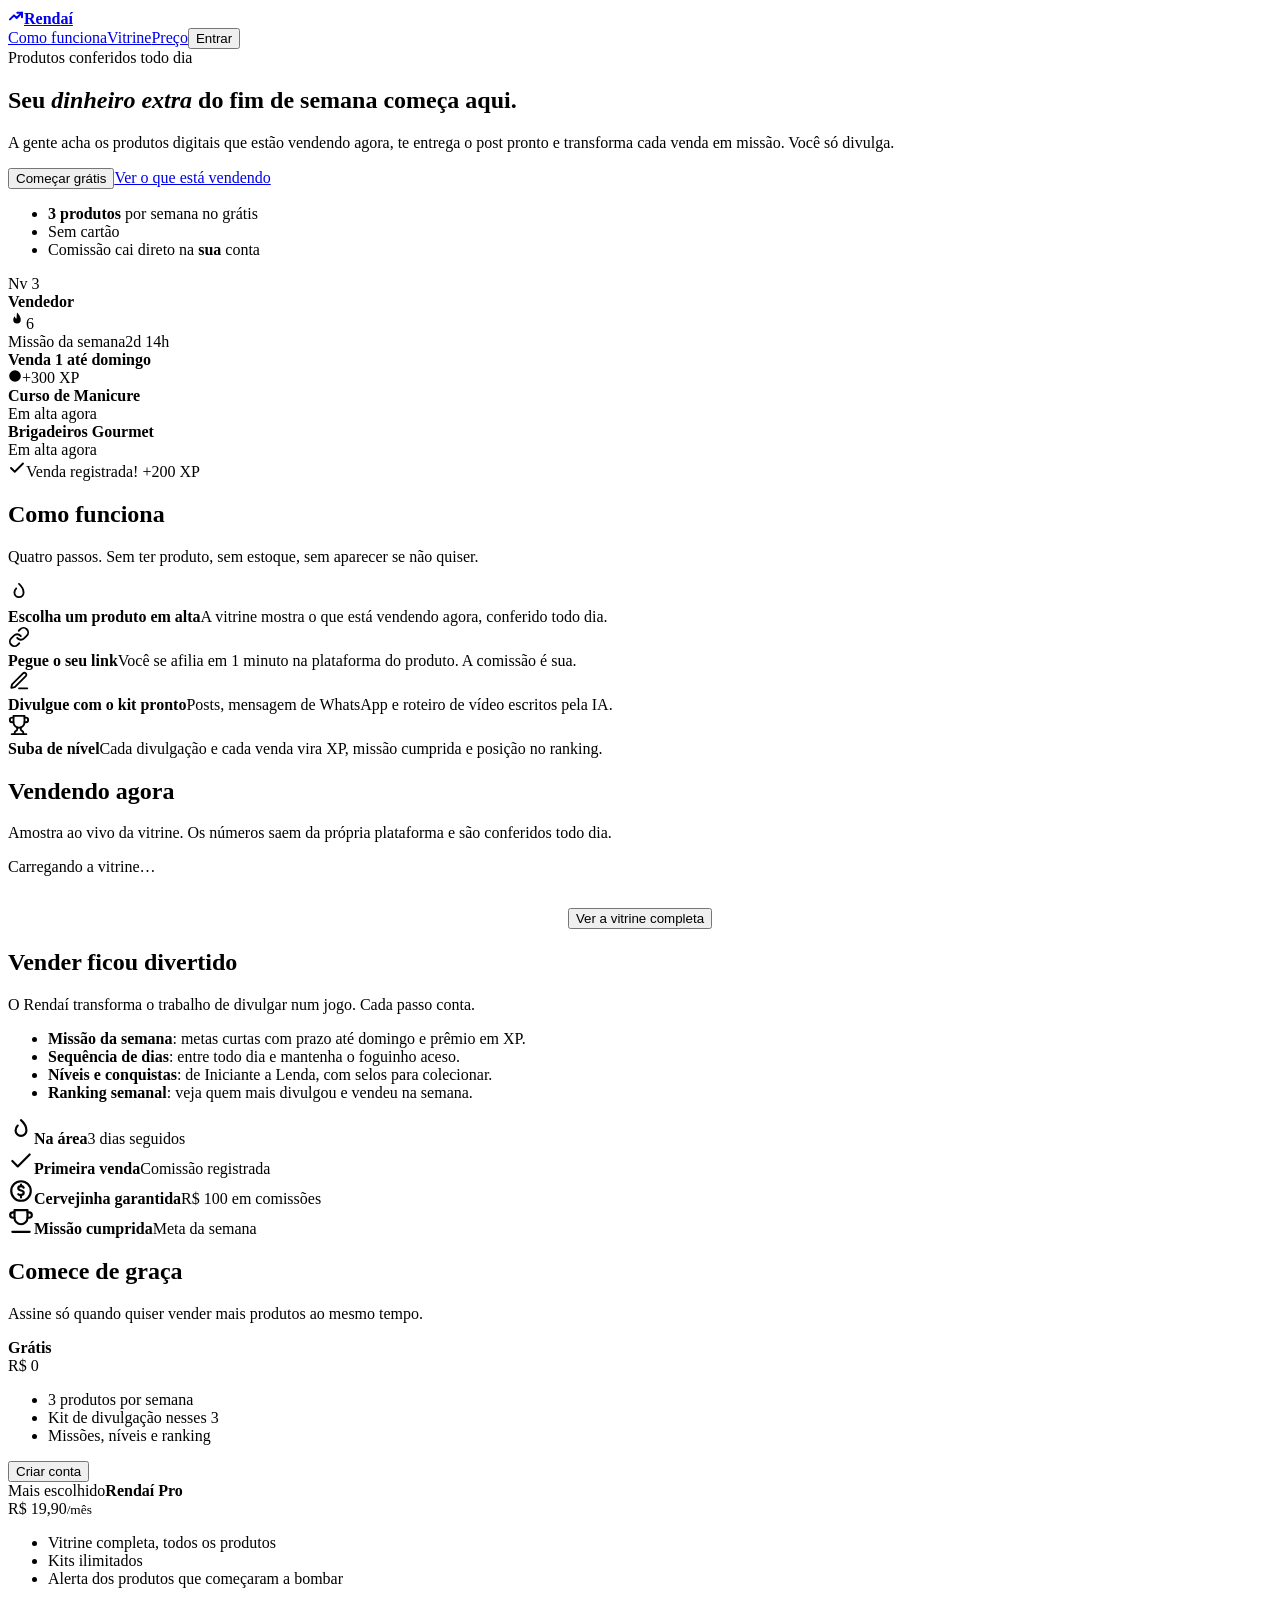
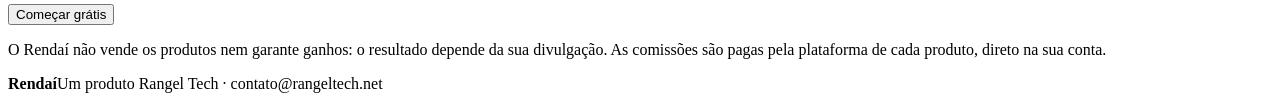
==== static/index.html @ 3e7961b2 "Rendai: vitrine de afiliados conferida todo dia, gamificacao (XP, missoes, ranking), kit pela IA, lo" ====
<!doctype html>
<html lang="pt-BR">
<head>
<meta charset="utf-8">
<meta name="viewport" content="width=device-width,initial-scale=1">
<title>Rendaí: renda extra com produtos que já estão vendendo</title>
<meta name="description" content="O Rendaí mostra os produtos digitais que estão vendendo agora, te dá o material de divulgação pronto e transforma suas vendas em missões. Renda extra no fim de semana.">
<link rel="icon" href="data:image/svg+xml,<svg xmlns='http://www.w3.org/2000/svg' viewBox='0 0 64 64'><rect width='64' height='64' rx='16' fill='%2322e58b'/><path d='M20 40l9-12 7 7 9-13' stroke='%2304140c' stroke-width='6' fill='none' stroke-linecap='round' stroke-linejoin='round'/></svg>">
<link rel="stylesheet" href="/s/base.css">
<link rel="stylesheet" href="/s/site.css">
</head>
<body>
<header class="topo"><div class="wrap">
  <a class="marca" href="/"><i><svg width="16" height="16" viewBox="0 0 24 24" fill="none" stroke="currentColor" stroke-width="3" stroke-linecap="round" stroke-linejoin="round"><path d="m3 17 6-6 4 4 8-8"/><path d="M14 7h7v7"/></svg></i><b>Rend<span>aí</span></b></a>
  <nav><a class="esc" href="#como">Como funciona</a><a class="esc" href="#vitrine">Vitrine</a><a class="esc" href="#preco">Preço</a><button class="btn btn-sec mini" data-entrar>Entrar</button></nav>
</div></header>

<main>
<section class="hero"><div class="wrap">
  <div class="hero-txt">
    <span class="chip"><span class="ponto"></span>Produtos conferidos todo dia</span>
    <h1>Seu <em>dinheiro extra</em> do fim de semana começa aqui.</h1>
    <p class="sub">A gente acha os produtos digitais que estão vendendo agora, te entrega o post pronto e transforma cada venda em missão. Você só divulga.</p>
    <div class="acoes"><button class="btn btn-pri grande" data-entrar>Começar grátis</button><a class="btn btn-sec grande" href="#vitrine">Ver o que está vendendo</a></div>
    <ul class="mini-prova"><li><b>3 produtos</b> por semana no grátis</li><li>Sem cartão</li><li>Comissão cai direto na <b>sua</b> conta</li></ul>
  </div>
  <div class="tel" aria-hidden="true">
    <div class="tel-tela">
      <div class="tel-top"><div class="nv"><span class="nv-n">Nv 3</span><div><b>Vendedor</b><div class="xp"><i style="width:68%"></i></div></div></div><div class="fogo"><svg width="18" height="18" viewBox="0 0 24 24" fill="currentColor"><path d="M12 2s5 4.5 5 9.5a5 5 0 0 1-10 0C7 9 9 7 9 7s.5 3 2.5 3C11.5 7 12 2 12 2Z"/></svg>6</div></div>
      <div class="tel-missao"><div class="tm-cab"><span>Missão da semana</span><span class="tm-tempo">2d 14h</span></div><b>Venda 1 até domingo</b><div class="barra-g"><i style="width:72%"></i></div><div class="tm-premio"><svg width="14" height="14" viewBox="0 0 24 24" fill="currentColor"><circle cx="12" cy="12" r="10"/></svg>+300 XP</div></div>
      <div class="tel-prod"><div class="tp-img a"></div><div><b>Curso de Manicure</b><div class="temp"><i style="width:88%"></i></div><span class="tp-c">Em alta agora</span></div></div>
      <div class="tel-prod"><div class="tp-img b"></div><div><b>Brigadeiros Gourmet</b><div class="temp"><i style="width:74%"></i></div><span class="tp-c">Em alta agora</span></div></div>
      <div class="tel-toast"><svg width="18" height="18" viewBox="0 0 24 24" fill="none" stroke="currentColor" stroke-width="2.5" stroke-linecap="round" stroke-linejoin="round"><path d="M20 6 9 17l-5-5"/></svg>Venda registrada! +200 XP</div>
    </div>
  </div>
</div></section>

<section id="como"><div class="wrap">
  <div class="tit"><h2>Como funciona</h2><p>Quatro passos. Sem ter produto, sem estoque, sem aparecer se não quiser.</p></div>
  <div class="passos">
    <div class="passo"><div class="pi verde"><svg width="22" height="22" viewBox="0 0 24 24" fill="none" stroke="currentColor" stroke-width="2" stroke-linecap="round" stroke-linejoin="round"><path d="M12 2s5 4.5 5 9.5a5 5 0 0 1-10 0C7 9 9 7 9 7"/></svg></div><b>Escolha um produto em alta</b><span>A vitrine mostra o que está vendendo agora, conferido todo dia.</span></div>
    <div class="passo"><div class="pi ouro"><svg width="22" height="22" viewBox="0 0 24 24" fill="none" stroke="currentColor" stroke-width="2" stroke-linecap="round" stroke-linejoin="round"><path d="M10 13a5 5 0 0 0 7.54.54l3-3a5 5 0 0 0-7.07-7.07l-1.72 1.71"/><path d="M14 11a5 5 0 0 0-7.54-.54l-3 3a5 5 0 0 0 7.07 7.07l1.71-1.71"/></svg></div><b>Pegue o seu link</b><span>Você se afilia em 1 minuto na plataforma do produto. A comissão é sua.</span></div>
    <div class="passo"><div class="pi roxo"><svg width="22" height="22" viewBox="0 0 24 24" fill="none" stroke="currentColor" stroke-width="2" stroke-linecap="round" stroke-linejoin="round"><path d="M12 20h9"/><path d="M16.4 3.6a2.1 2.1 0 1 1 3 3L7.4 18.6 3.6 19.4l.8-3.8Z"/></svg></div><b>Divulgue com o kit pronto</b><span>Posts, mensagem de WhatsApp e roteiro de vídeo escritos pela IA.</span></div>
    <div class="passo"><div class="pi fogo"><svg width="22" height="22" viewBox="0 0 24 24" fill="none" stroke="currentColor" stroke-width="2" stroke-linecap="round" stroke-linejoin="round"><path d="M6 9H4.5a2.5 2.5 0 0 1 0-5H6"/><path d="M18 9h1.5a2.5 2.5 0 0 0 0-5H18"/><path d="M4 22h16"/><path d="M10 14.66V17c0 .55-.47.98-.97 1.21C7.85 18.75 7 20.24 7 22"/><path d="M14 14.66V17c0 .55.47.98.97 1.21C16.15 18.75 17 20.24 17 22"/><path d="M18 2H6v7a6 6 0 0 0 12 0V2Z"/></svg></div><b>Suba de nível</b><span>Cada divulgação e cada venda vira XP, missão cumprida e posição no ranking.</span></div>
  </div>
</div></section>

<section id="vitrine" class="fundo2"><div class="wrap">
  <div class="tit"><h2>Vendendo agora</h2><p>Amostra ao vivo da vitrine. Os números saem da própria plataforma e são conferidos todo dia.</p></div>
  <div class="vitrine" id="amostra"><div class="vazio">Carregando a vitrine…</div></div>
  <div style="text-align:center;margin-top:32px"><button class="btn btn-pri grande" data-entrar>Ver a vitrine completa</button></div>
</div></section>

<section><div class="wrap jogo">
  <div>
    <h2>Vender ficou divertido</h2>
    <p class="sub2">O Rendaí transforma o trabalho de divulgar num jogo. Cada passo conta.</p>
    <ul class="lista">
      <li><b>Missão da semana</b>: metas curtas com prazo até domingo e prêmio em XP.</li>
      <li><b>Sequência de dias</b>: entre todo dia e mantenha o foguinho aceso.</li>
      <li><b>Níveis e conquistas</b>: de Iniciante a Lenda, com selos para colecionar.</li>
      <li><b>Ranking semanal</b>: veja quem mais divulgou e vendeu na semana.</li>
    </ul>
  </div>
  <div class="conq-demo">
    <div class="cq on"><svg width="26" height="26" viewBox="0 0 24 24" fill="none" stroke="currentColor" stroke-width="2" stroke-linecap="round" stroke-linejoin="round"><path d="M12 2s5 4.5 5 9.5a5 5 0 0 1-10 0C7 9 9 7 9 7"/></svg><b>Na área</b><span>3 dias seguidos</span></div>
    <div class="cq on"><svg width="26" height="26" viewBox="0 0 24 24" fill="none" stroke="currentColor" stroke-width="2" stroke-linecap="round" stroke-linejoin="round"><path d="M20 6 9 17l-5-5"/></svg><b>Primeira venda</b><span>Comissão registrada</span></div>
    <div class="cq"><svg width="26" height="26" viewBox="0 0 24 24" fill="none" stroke="currentColor" stroke-width="2" stroke-linecap="round" stroke-linejoin="round"><circle cx="12" cy="12" r="9"/><path d="M14.5 9a2.5 2.5 0 0 0-2.5-1.5c-1.5 0-2.5.8-2.5 2s1 1.7 2.5 2 2.5.8 2.5 2-1 2-2.5 2A2.5 2.5 0 0 1 9.5 15"/><path d="M12 6v1.5M12 16.5V18"/></svg><b>Cervejinha garantida</b><span>R$ 100 em comissões</span></div>
    <div class="cq"><svg width="26" height="26" viewBox="0 0 24 24" fill="none" stroke="currentColor" stroke-width="2" stroke-linecap="round" stroke-linejoin="round"><path d="M6 9H4.5a2.5 2.5 0 0 1 0-5H6"/><path d="M18 9h1.5a2.5 2.5 0 0 0 0-5H18"/><path d="M4 22h16"/><path d="M18 2H6v7a6 6 0 0 0 12 0V2Z"/></svg><b>Missão cumprida</b><span>Meta da semana</span></div>
  </div>
</div></section>

<section id="preco" class="fundo2"><div class="wrap">
  <div class="tit"><h2>Comece de graça</h2><p>Assine só quando quiser vender mais produtos ao mesmo tempo.</p></div>
  <div class="planos">
    <div class="plano"><b class="pn">Grátis</b><div class="pv">R$ 0</div><ul class="lista"><li>3 produtos por semana</li><li>Kit de divulgação nesses 3</li><li>Missões, níveis e ranking</li></ul><button class="btn btn-sec grande" data-entrar>Criar conta</button></div>
    <div class="plano destaque"><span class="selo">Mais escolhido</span><b class="pn">Rendaí Pro</b><div class="pv">R$ 19,90<small>/mês</small></div><ul class="lista"><li>Vitrine completa, todos os produtos</li><li>Kits ilimitados</li><li>Alerta dos produtos que começaram a bombar</li></ul><button class="btn btn-pri grande" data-entrar>Começar grátis</button></div>
  </div>
  <p class="aviso">O Rendaí não vende os produtos nem garante ganhos: o resultado depende da sua divulgação. As comissões são pagas pela plataforma de cada produto, direto na sua conta.</p>
</div></section>
</main>

<footer><div class="wrap"><span class="marca" style="font-size:16px"><b>Rend<span>aí</span></b></span><span>Um produto Rangel Tech · contato@rangeltech.net</span></div></footer>

<div class="modal" id="m-entrar" hidden role="dialog" aria-modal="true" aria-labelledby="m-tit">
  <div class="caixa">
    <button class="x" data-fechar aria-label="Fechar"><svg width="20" height="20" viewBox="0 0 24 24" fill="none" stroke="currentColor" stroke-width="2" stroke-linecap="round"><path d="M18 6 6 18M6 6l12 12"/></svg></button>
    <div id="passo-email"><h3 id="m-tit">Bora começar</h3><p>Sem senha: mandamos um código para o seu e-mail.</p>
      <form id="f-email"><label for="email">Seu e-mail</label><input id="email" type="email" autocomplete="email" required placeholder="voce@email.com"><button class="btn btn-pri grande" style="width:100%;margin-top:16px" type="submit">Receber código</button></form></div>
    <div id="passo-codigo" hidden><h3>Digite o código</h3><p id="cod-txt">Mandamos 6 números para o seu e-mail.</p>
      <form id="f-cod"><input id="codigo" class="cod" inputmode="numeric" autocomplete="one-time-code" maxlength="6" required placeholder="000000"><button class="btn btn-pri grande" style="width:100%;margin-top:16px" type="submit">Entrar</button></form>
      <button class="btn btn-sec" style="width:100%;margin-top:12px" id="voltar-email" type="button">Usar outro e-mail</button></div>
    <div class="msg" id="m-msg" role="alert"></div>
  </div>
</div>
<script src="/s/site.js"></script>
</body>
</html>
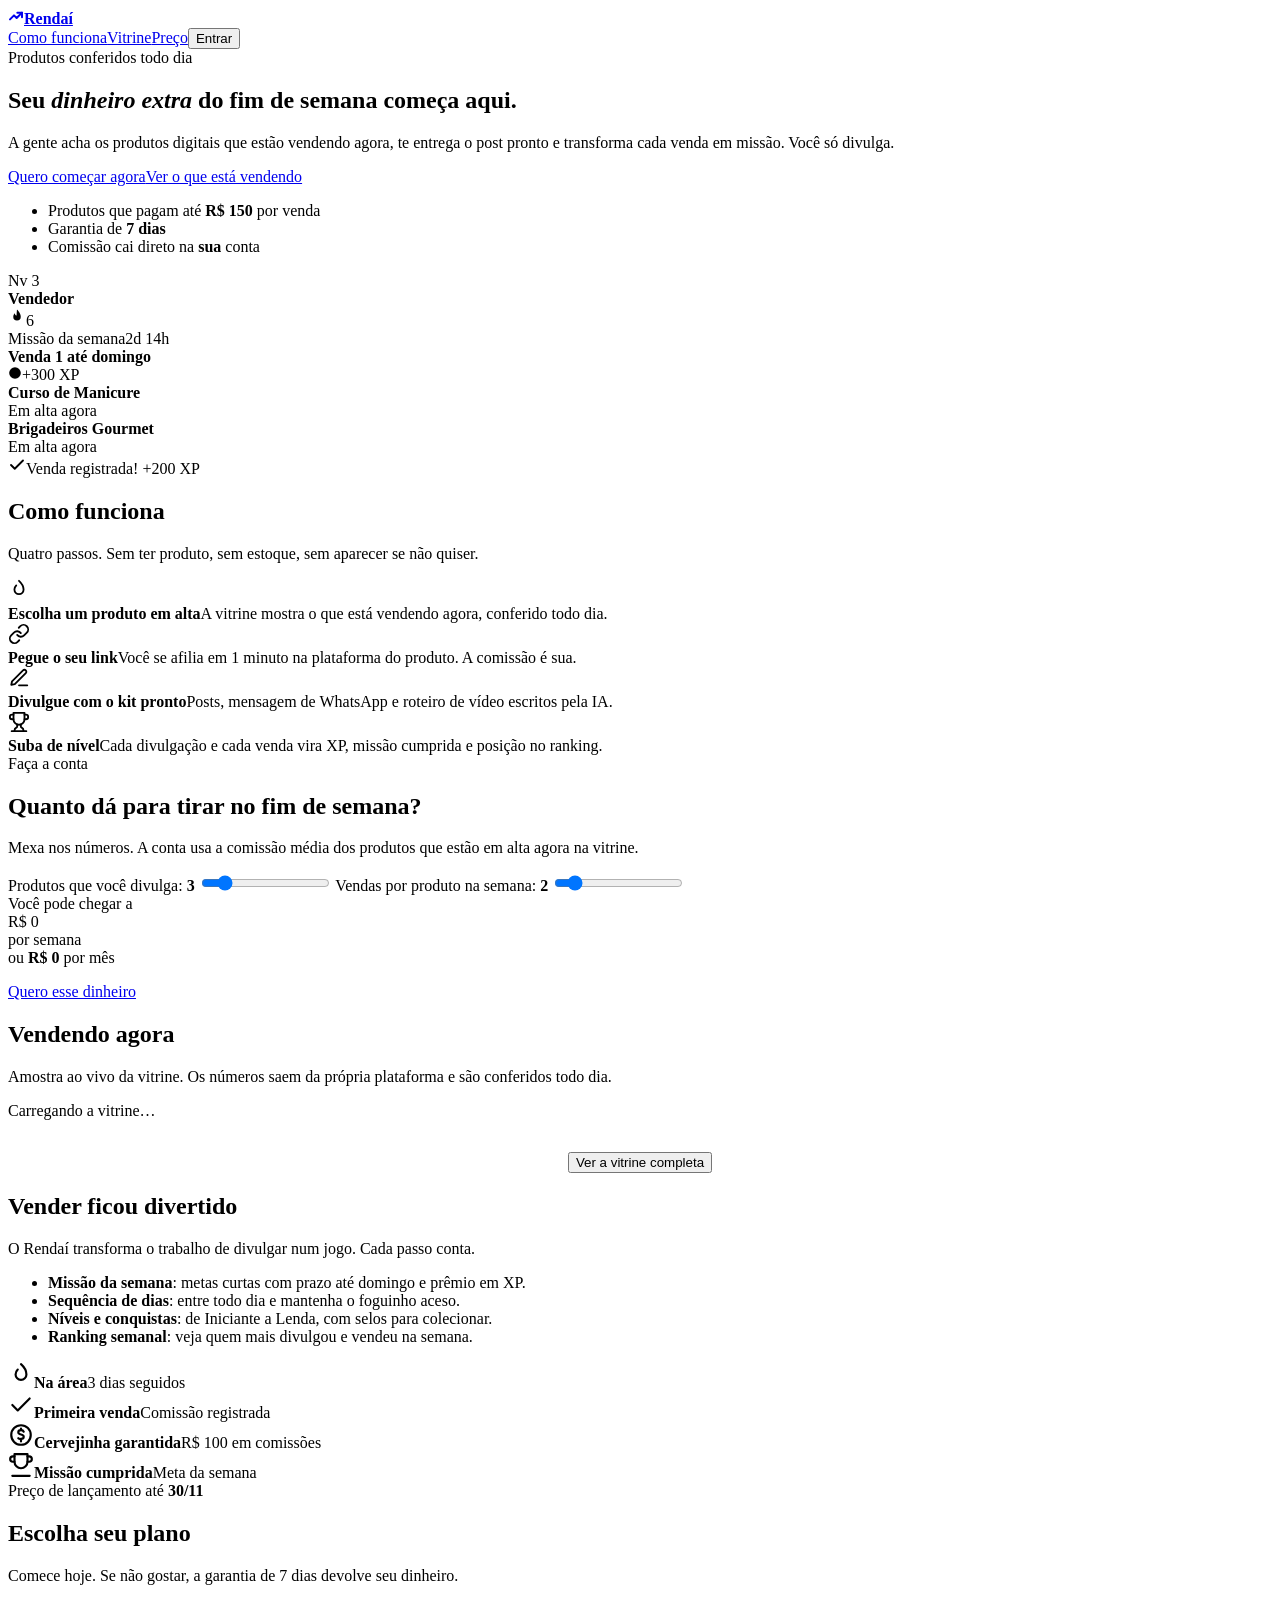
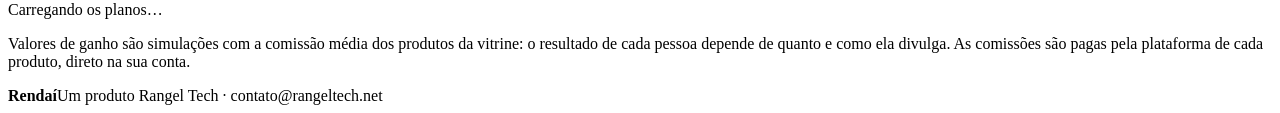
==== commit d10fec3a: "Planos Start/Pro/Elite, preco real dos produtos, ganho por venda, calculadora e potencial da semana" ====
--- a/static/index.html
+++ b/static/index.html
@@ -21,8 +21,8 @@
     <span class="chip"><span class="ponto"></span>Produtos conferidos todo dia</span>
     <h1>Seu <em>dinheiro extra</em> do fim de semana começa aqui.</h1>
     <p class="sub">A gente acha os produtos digitais que estão vendendo agora, te entrega o post pronto e transforma cada venda em missão. Você só divulga.</p>
-    <div class="acoes"><button class="btn btn-pri grande" data-entrar>Começar grátis</button><a class="btn btn-sec grande" href="#vitrine">Ver o que está vendendo</a></div>
-    <ul class="mini-prova"><li><b>3 produtos</b> por semana no grátis</li><li>Sem cartão</li><li>Comissão cai direto na <b>sua</b> conta</li></ul>
+    <div class="acoes"><a class="btn btn-pri grande" href="#preco">Quero começar agora</a><a class="btn btn-sec grande" href="#vitrine">Ver o que está vendendo</a></div>
+    <ul class="mini-prova"><li>Produtos que pagam até <b id="mp-ganho">R$ 150</b> por venda</li><li>Garantia de <b>7 dias</b></li><li>Comissão cai direto na <b>sua</b> conta</li></ul>
   </div>
   <div class="tel" aria-hidden="true">
     <div class="tel-tela">
@@ -42,6 +42,26 @@
     <div class="passo"><div class="pi ouro"><svg width="22" height="22" viewBox="0 0 24 24" fill="none" stroke="currentColor" stroke-width="2" stroke-linecap="round" stroke-linejoin="round"><path d="M10 13a5 5 0 0 0 7.54.54l3-3a5 5 0 0 0-7.07-7.07l-1.72 1.71"/><path d="M14 11a5 5 0 0 0-7.54-.54l-3 3a5 5 0 0 0 7.07 7.07l1.71-1.71"/></svg></div><b>Pegue o seu link</b><span>Você se afilia em 1 minuto na plataforma do produto. A comissão é sua.</span></div>
     <div class="passo"><div class="pi roxo"><svg width="22" height="22" viewBox="0 0 24 24" fill="none" stroke="currentColor" stroke-width="2" stroke-linecap="round" stroke-linejoin="round"><path d="M12 20h9"/><path d="M16.4 3.6a2.1 2.1 0 1 1 3 3L7.4 18.6 3.6 19.4l.8-3.8Z"/></svg></div><b>Divulgue com o kit pronto</b><span>Posts, mensagem de WhatsApp e roteiro de vídeo escritos pela IA.</span></div>
     <div class="passo"><div class="pi fogo"><svg width="22" height="22" viewBox="0 0 24 24" fill="none" stroke="currentColor" stroke-width="2" stroke-linecap="round" stroke-linejoin="round"><path d="M6 9H4.5a2.5 2.5 0 0 1 0-5H6"/><path d="M18 9h1.5a2.5 2.5 0 0 0 0-5H18"/><path d="M4 22h16"/><path d="M10 14.66V17c0 .55-.47.98-.97 1.21C7.85 18.75 7 20.24 7 22"/><path d="M14 14.66V17c0 .55.47.98.97 1.21C16.15 18.75 17 20.24 17 22"/><path d="M18 2H6v7a6 6 0 0 0 12 0V2Z"/></svg></div><b>Suba de nível</b><span>Cada divulgação e cada venda vira XP, missão cumprida e posição no ranking.</span></div>
+  </div>
+</div></section>
+
+<section id="calc"><div class="wrap calc">
+  <div>
+    <span class="chip"><span class="ponto"></span>Faça a conta</span>
+    <h2>Quanto dá para tirar no fim de semana?</h2>
+    <p class="sub2">Mexa nos números. A conta usa a comissão média dos produtos que estão em alta agora na vitrine.</p>
+    <label for="c-prod">Produtos que você divulga: <b id="c-prod-v">3</b></label>
+    <input type="range" id="c-prod" min="1" max="15" value="3">
+    <label for="c-vend">Vendas por produto na semana: <b id="c-vend-v">2</b></label>
+    <input type="range" id="c-vend" min="1" max="10" value="2">
+  </div>
+  <div class="calc-res">
+    <span>Você pode chegar a</span>
+    <div class="calc-n" id="c-semana">R$ 0</div>
+    <span>por semana</span>
+    <div class="calc-mes">ou <b id="c-mes">R$ 0</b> por mês</div>
+    <p id="c-base" class="calc-base"></p>
+    <a class="btn btn-ouro grande" href="#preco">Quero esse dinheiro</a>
   </div>
 </div></section>
 
@@ -71,12 +91,9 @@
 </div></section>
 
 <section id="preco" class="fundo2"><div class="wrap">
-  <div class="tit"><h2>Comece de graça</h2><p>Assine só quando quiser vender mais produtos ao mesmo tempo.</p></div>
-  <div class="planos">
-    <div class="plano"><b class="pn">Grátis</b><div class="pv">R$ 0</div><ul class="lista"><li>3 produtos por semana</li><li>Kit de divulgação nesses 3</li><li>Missões, níveis e ranking</li></ul><button class="btn btn-sec grande" data-entrar>Criar conta</button></div>
-    <div class="plano destaque"><span class="selo">Mais escolhido</span><b class="pn">Rendaí Pro</b><div class="pv">R$ 19,90<small>/mês</small></div><ul class="lista"><li>Vitrine completa, todos os produtos</li><li>Kits ilimitados</li><li>Alerta dos produtos que começaram a bombar</li></ul><button class="btn btn-pri grande" data-entrar>Começar grátis</button></div>
-  </div>
-  <p class="aviso">O Rendaí não vende os produtos nem garante ganhos: o resultado depende da sua divulgação. As comissões são pagas pela plataforma de cada produto, direto na sua conta.</p>
+  <div class="tit"><span class="chip urg"><span class="ponto"></span>Preço de lançamento até <b id="lanc-data">30/11</b></span><h2>Escolha seu plano</h2><p>Comece hoje. Se não gostar, a garantia de 7 dias devolve seu dinheiro.</p></div>
+  <div class="planos tres" id="planos"><div class="vazio">Carregando os planos…</div></div>
+  <p class="aviso">Valores de ganho são simulações com a comissão média dos produtos da vitrine: o resultado de cada pessoa depende de quanto e como ela divulga. As comissões são pagas pela plataforma de cada produto, direto na sua conta.</p>
 </div></section>
 </main>
 
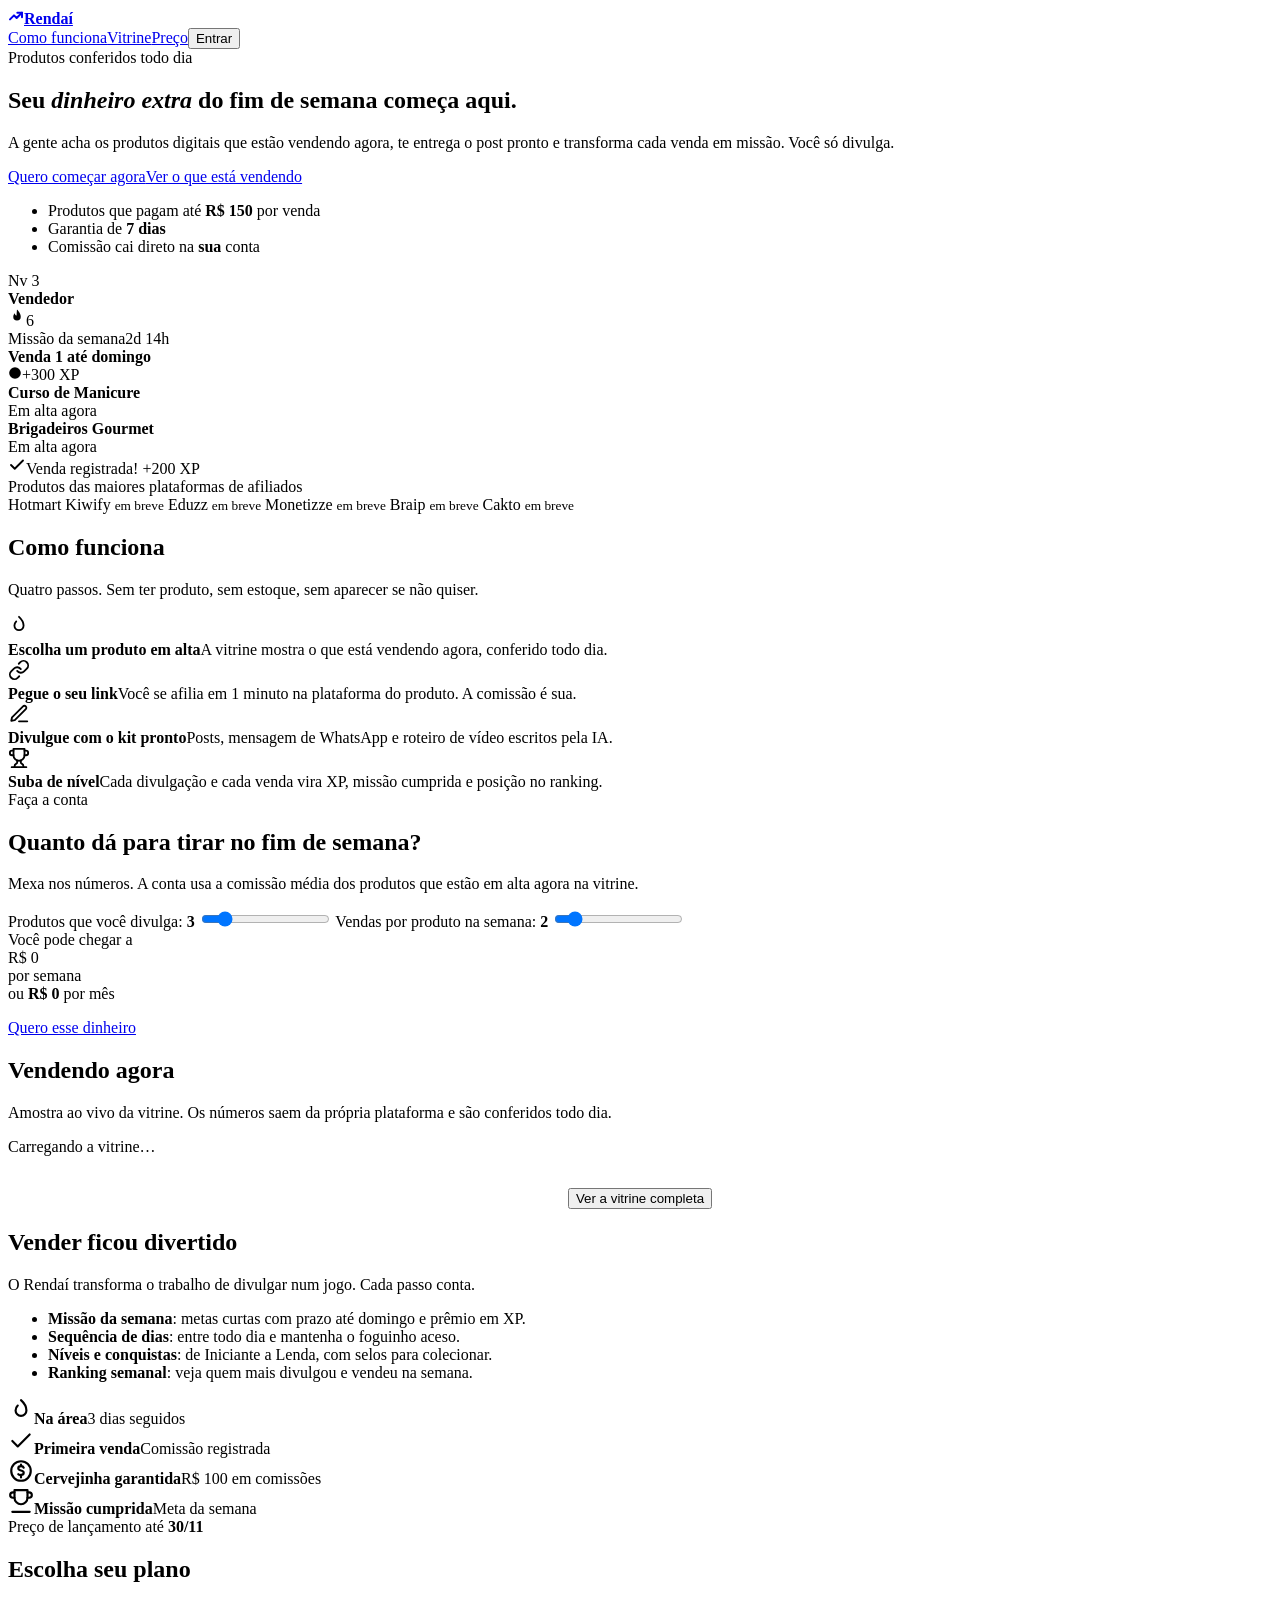
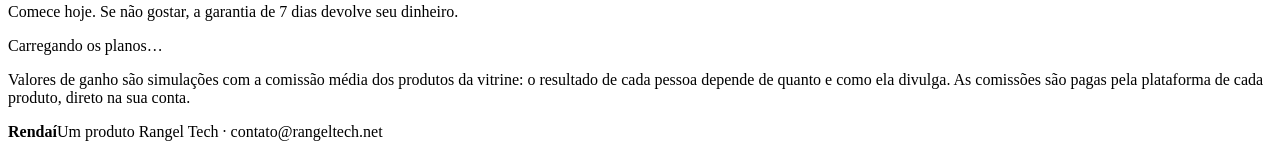
==== commit 9b424263: "Preco lido logo apos a varredura (ganhe ate R$ X aparece na hora) e faixa de plataformas" ====
--- a/static/index.html
+++ b/static/index.html
@@ -32,6 +32,18 @@
       <div class="tel-prod"><div class="tp-img b"></div><div><b>Brigadeiros Gourmet</b><div class="temp"><i style="width:74%"></i></div><span class="tp-c">Em alta agora</span></div></div>
       <div class="tel-toast"><svg width="18" height="18" viewBox="0 0 24 24" fill="none" stroke="currentColor" stroke-width="2.5" stroke-linecap="round" stroke-linejoin="round"><path d="M20 6 9 17l-5-5"/></svg>Venda registrada! +200 XP</div>
     </div>
+  </div>
+</div></section>
+
+<section class="plats"><div class="wrap">
+  <span class="plats-t">Produtos das maiores plataformas de afiliados</span>
+  <div class="plats-l">
+    <span class="pt on"><i></i>Hotmart</span>
+    <span class="pt">Kiwify <small>em breve</small></span>
+    <span class="pt">Eduzz <small>em breve</small></span>
+    <span class="pt">Monetizze <small>em breve</small></span>
+    <span class="pt">Braip <small>em breve</small></span>
+    <span class="pt">Cakto <small>em breve</small></span>
   </div>
 </div></section>
 
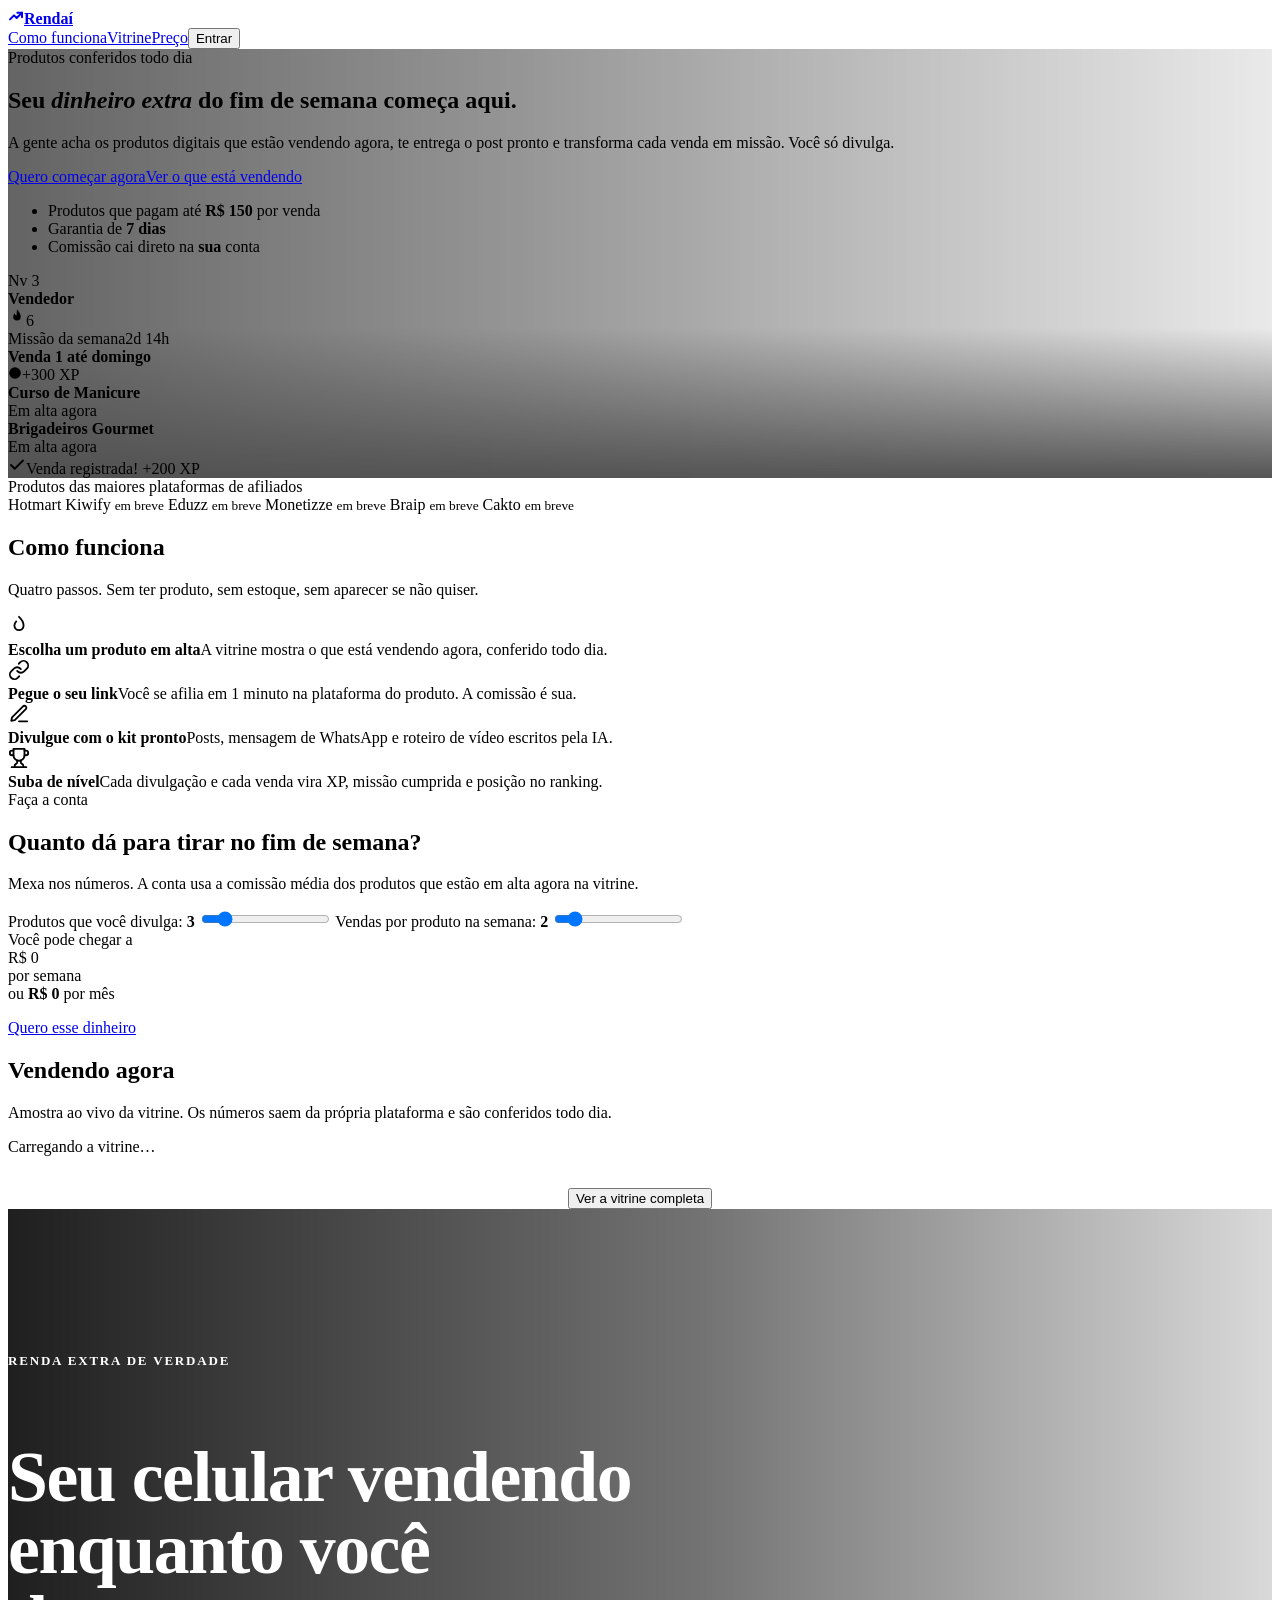
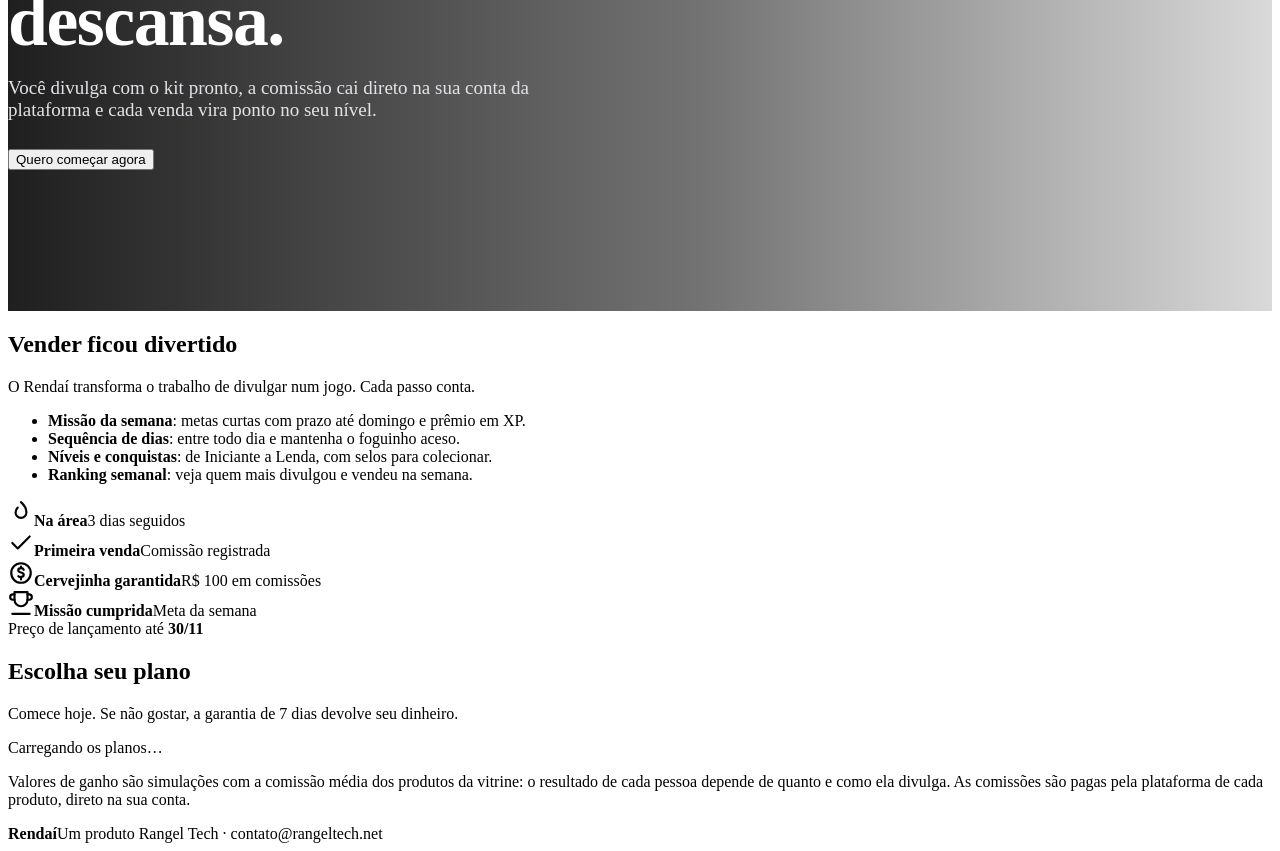
==== commit 5860b8c7: "landing cinematográfica: foto no topo e faixa de foto em tela cheia com chamada forte" ====
--- a/static/index.html
+++ b/static/index.html
@@ -8,6 +8,23 @@
 <link rel="icon" href="data:image/svg+xml,<svg xmlns='http://www.w3.org/2000/svg' viewBox='0 0 64 64'><rect width='64' height='64' rx='16' fill='%2322e58b'/><path d='M20 40l9-12 7 7 9-13' stroke='%2304140c' stroke-width='6' fill='none' stroke-linecap='round' stroke-linejoin='round'/></svg>">
 <link rel="stylesheet" href="/s/base.css">
 <link rel="stylesheet" href="/s/site.css">
+<style>
+/* cinema (16/11): foto atrás do topo e faixas de foto em tela cheia */
+html,body{overflow-x:clip}
+.cine{position:relative;isolation:isolate}
+.cine-fundo{position:absolute;top:0;bottom:0;left:50%;width:100vw;transform:translateX(-50%);z-index:-1;background-size:cover;background-position:center;opacity:.68;animation:cineZoom 18s ease-out both}
+.cine-fundo:after{content:"";position:absolute;inset:0;background:linear-gradient(90deg,rgba(0,0,0,.9) 0%,rgba(0,0,0,.6) 42%,rgba(0,0,0,.12) 100%),linear-gradient(0deg,var(--bg,#050505) 0%,transparent 35%)}
+@keyframes cineZoom{from{transform:translateX(-50%) scale(1.08)}to{transform:translateX(-50%) scale(1)}}
+.cine-faixa{position:relative;min-height:78vh;display:grid;align-items:center;overflow:hidden;isolation:isolate}
+.cine-faixa>img{position:absolute;inset:0;width:100%;height:100%;object-fit:cover;z-index:-2;transform:scale(1.04);transition:transform 6s ease}
+.cine-faixa:hover>img{transform:scale(1)}
+.cine-faixa:after{content:"";position:absolute;inset:0;z-index:-1;background:linear-gradient(90deg,rgba(0,0,0,.88),rgba(0,0,0,.55) 55%,rgba(0,0,0,.15))}
+.cine-faixa .cine-txt{max-width:640px;padding:96px 0}
+.cine-faixa .cine-etq{display:inline-block;font-size:13px;letter-spacing:.14em;text-transform:uppercase;font-weight:700;color:var(--ac,#fff);margin-bottom:14px}
+.cine-faixa h2{font-size:clamp(40px,5.6vw,76px);line-height:1;letter-spacing:-.02em;margin-bottom:18px;color:#fff}
+.cine-faixa p{font-size:19px;color:#e2e2e8;margin-bottom:28px;max-width:560px}
+@media (max-width:760px){.cine-fundo{opacity:.45}.cine-faixa{min-height:70vh}.cine-faixa:after{background:linear-gradient(0deg,rgba(0,0,0,.92) 35%,rgba(0,0,0,.45))}}
+</style>
 </head>
 <body>
 <header class="topo"><div class="wrap">
@@ -16,7 +33,7 @@
 </div></header>
 
 <main>
-<section class="hero"><div class="wrap">
+<section class="hero cine"><div class="cine-fundo" style="background-image:url(/s/img/heroi.webp)"></div><div class="wrap">
   <div class="hero-txt">
     <span class="chip"><span class="ponto"></span>Produtos conferidos todo dia</span>
     <h1>Seu <em>dinheiro extra</em> do fim de semana começa aqui.</h1>
@@ -83,6 +100,10 @@
   <div style="text-align:center;margin-top:32px"><button class="btn btn-pri grande" data-entrar>Ver a vitrine completa</button></div>
 </div></section>
 
+<section class="cine-faixa"><img src="/s/img/heroi.webp" alt="" loading="lazy"><div class="wrap"><div class="cine-txt rev">
+  <span class="cine-etq">Renda extra de verdade</span><h2>Seu celular vendendo<br>enquanto você descansa.</h2><p>Você divulga com o kit pronto, a comissão cai direto na sua conta da plataforma e cada venda vira ponto no seu nível.</p><button class="btn btn-pri" data-entrar="codigo">Quero começar agora</button>
+</div></div></section>
+
 <section><div class="wrap jogo">
   <div>
     <h2>Vender ficou divertido</h2>
@@ -119,9 +140,20 @@
     <div id="passo-codigo" hidden><h3>Digite o código</h3><p id="cod-txt">Mandamos 6 números para o seu e-mail.</p>
       <form id="f-cod"><input id="codigo" class="cod" inputmode="numeric" autocomplete="one-time-code" maxlength="6" required placeholder="000000"><button class="btn btn-pri grande" style="width:100%;margin-top:16px" type="submit">Entrar</button></form>
       <button class="btn btn-sec" style="width:100%;margin-top:12px" id="voltar-email" type="button">Usar outro e-mail</button></div>
+    <div id="passo-senha" hidden>
+      <h3>Conta de demonstração</h3>
+      <p>Entre com o e-mail e a senha da demonstração.</p>
+      <form id="f-senha"><label for="d-email">E-mail</label><input id="d-email" type="email" autocomplete="username" required>
+      <label for="d-senha" style="margin-top:12px">Senha</label><input id="d-senha" type="password" autocomplete="current-password" required>
+      <button class="btn btn-pri" style="width:100%;margin-top:16px" type="submit">Entrar</button></form>
+      <button class="btn btn-sec" style="width:100%;margin-top:8px" id="voltar-codigo" type="button">Entrar com código no e-mail</button>
+    </div>
     <div class="msg" id="m-msg" role="alert"></div>
+    <button class="link-demo" id="link-senha" type="button">Entrar com senha (conta de demonstração)</button>
   </div>
 </div>
+<script src="/s/login.js" data-conta="/api/eu" data-destino="/app"></script>
 <script src="/s/site.js"></script>
+<script src="/s/olho.js"></script>
 </body>
 </html>
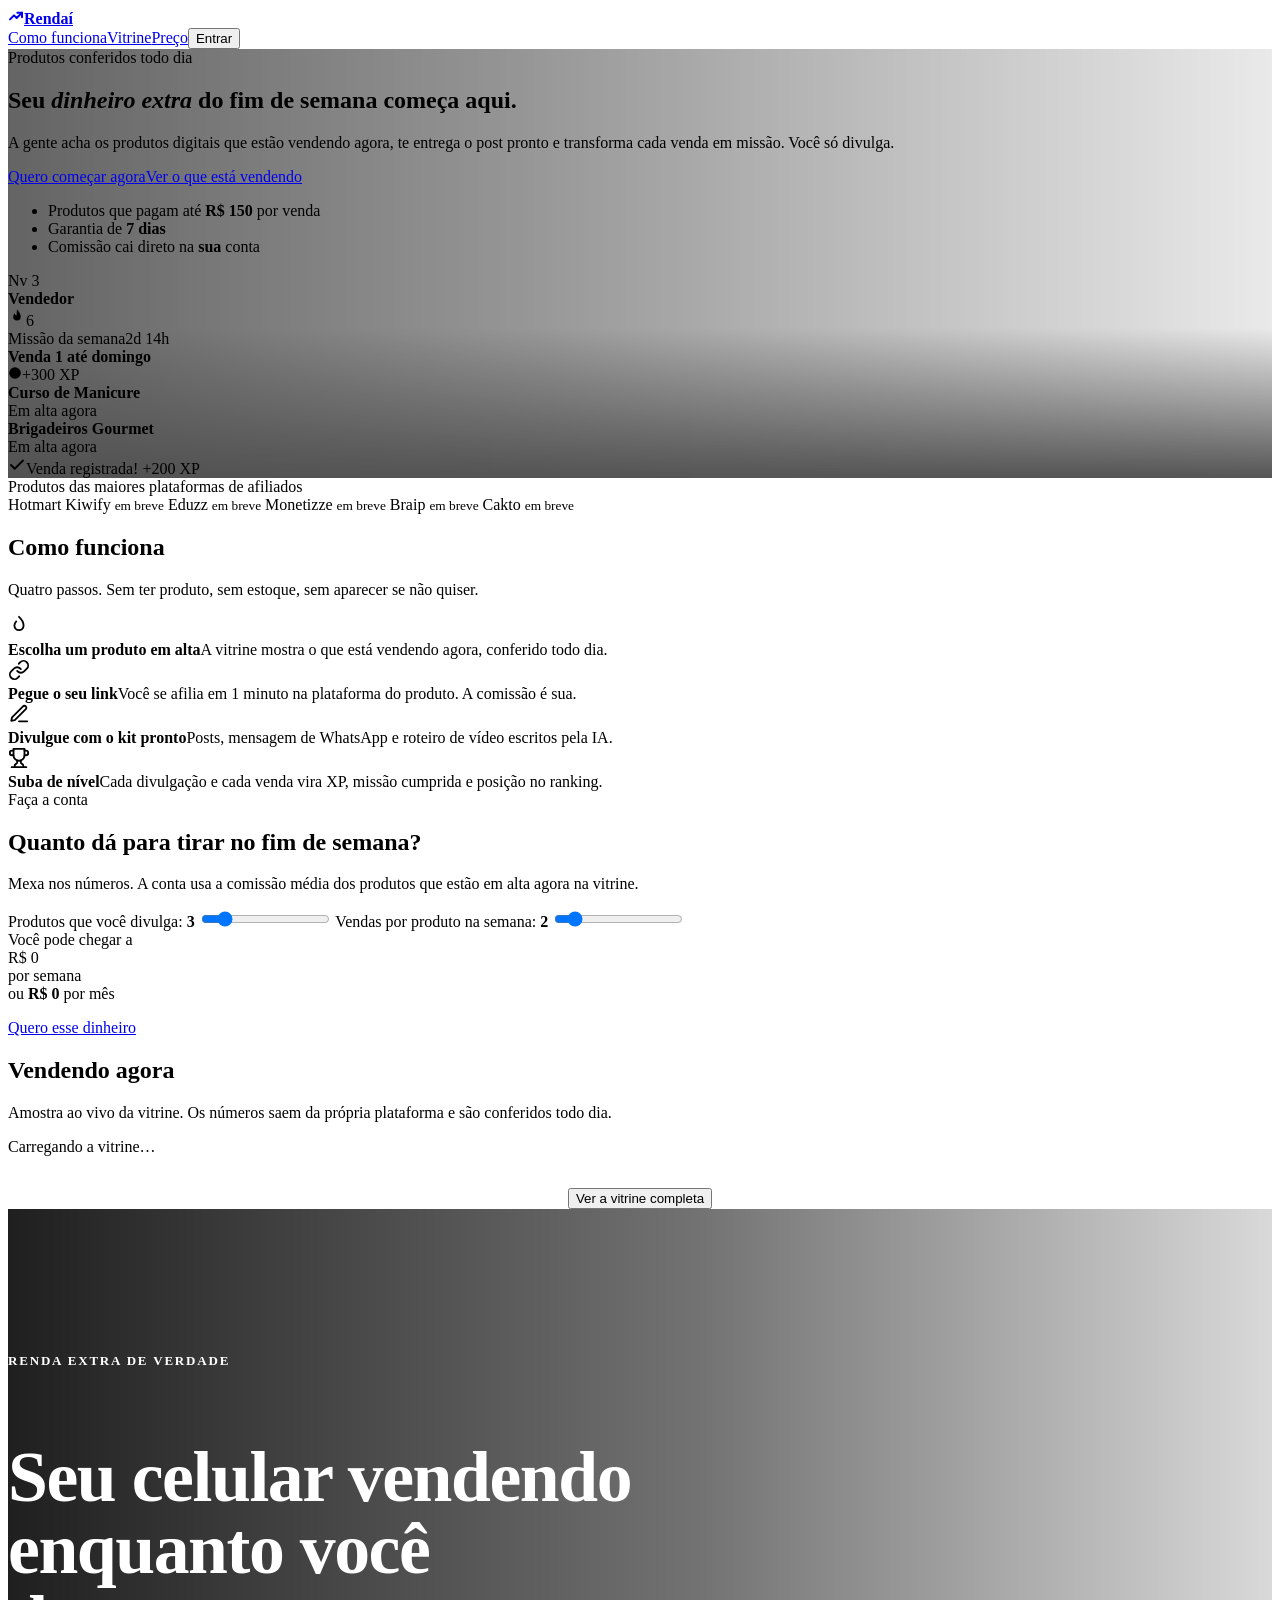
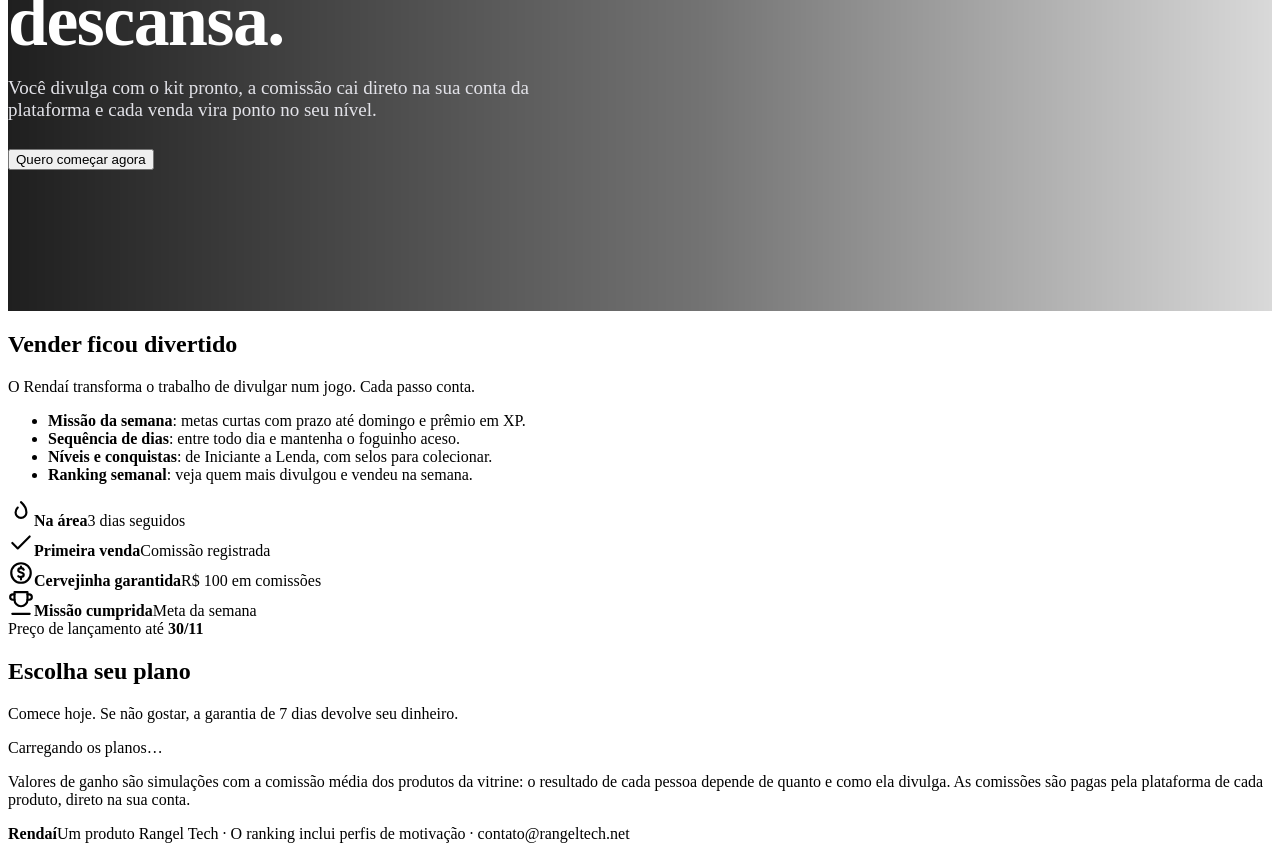
==== commit a42b2f9d: "ranking com vendedores de motivação e aviso de quem está encostando (tela inicial e ranking)" ====
--- a/static/index.html
+++ b/static/index.html
@@ -130,7 +130,7 @@
 </div></section>
 </main>
 
-<footer><div class="wrap"><span class="marca" style="font-size:16px"><b>Rend<span>aí</span></b></span><span>Um produto Rangel Tech · contato@rangeltech.net</span></div></footer>
+<footer><div class="wrap"><span class="marca" style="font-size:16px"><b>Rend<span>aí</span></b></span><span>Um produto Rangel Tech · O ranking inclui perfis de motivação · contato@rangeltech.net</span></div></footer>
 
 <div class="modal" id="m-entrar" hidden role="dialog" aria-modal="true" aria-labelledby="m-tit">
   <div class="caixa">
